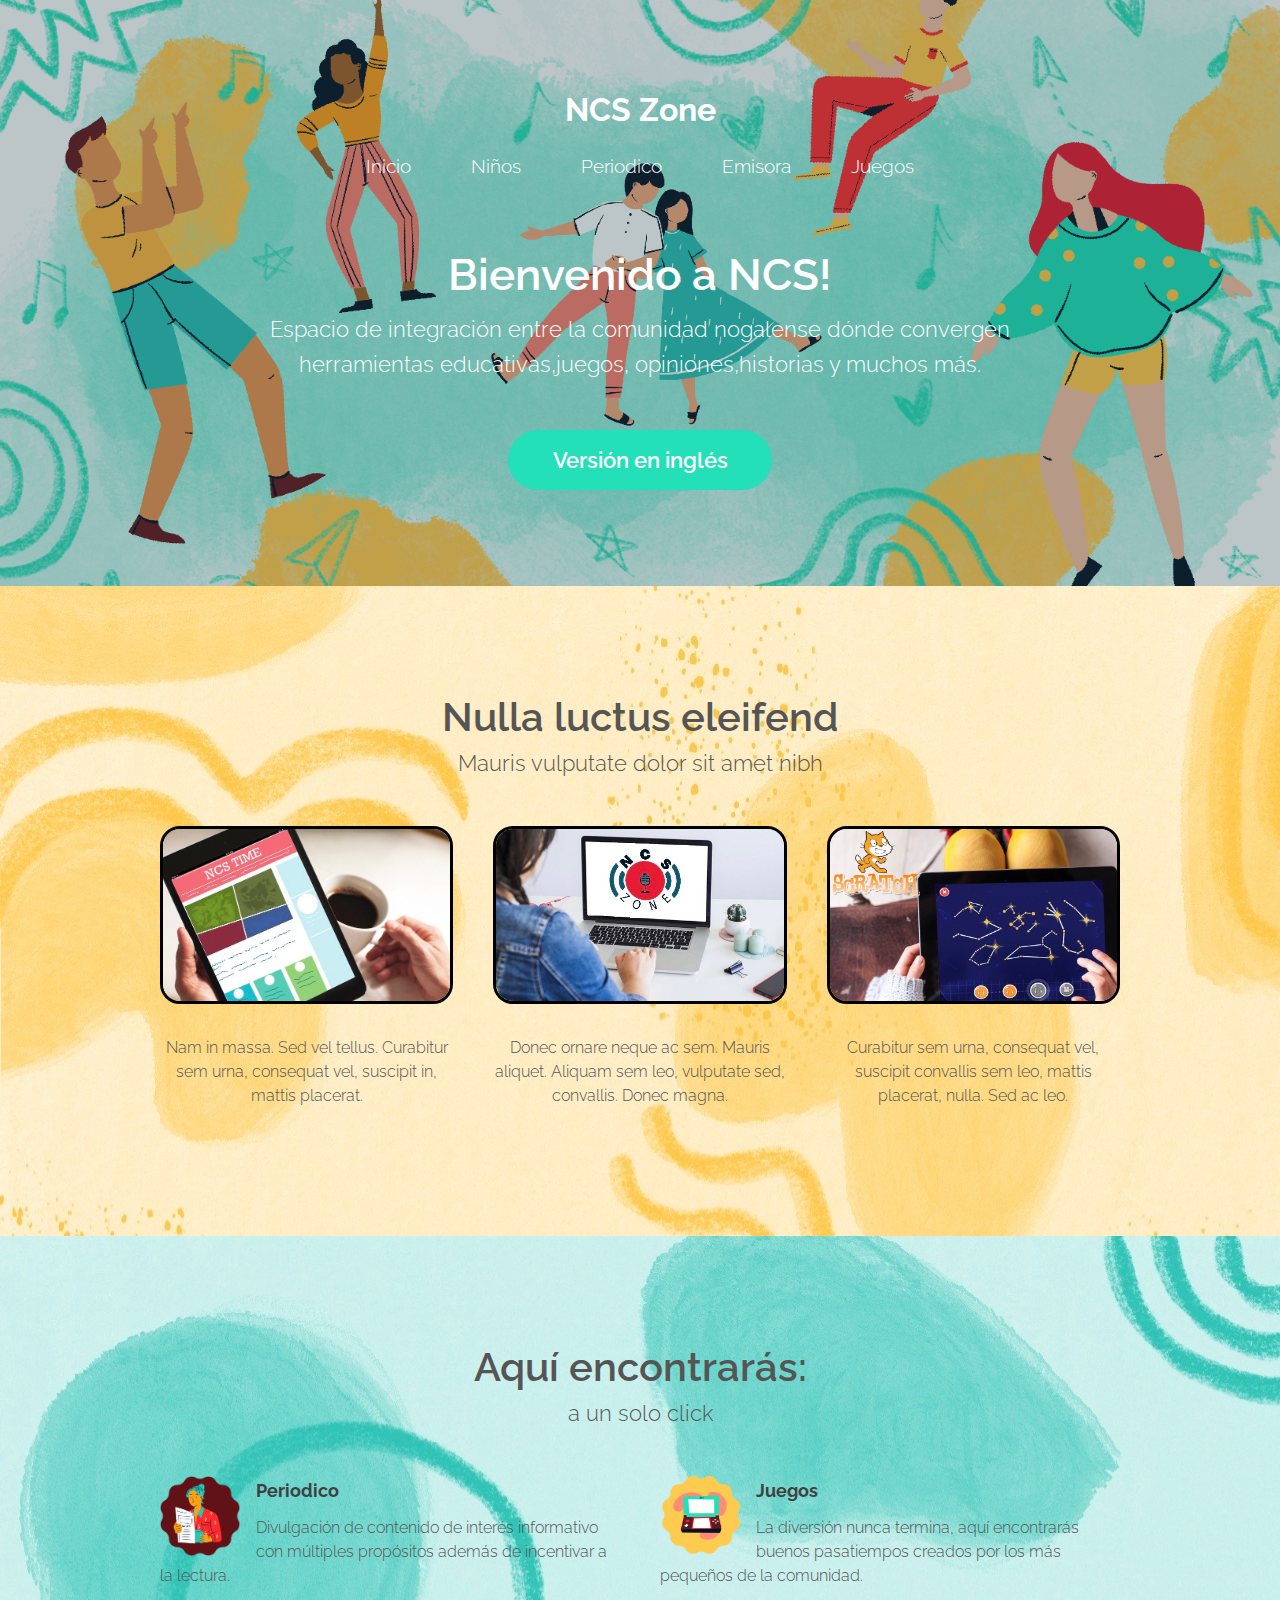
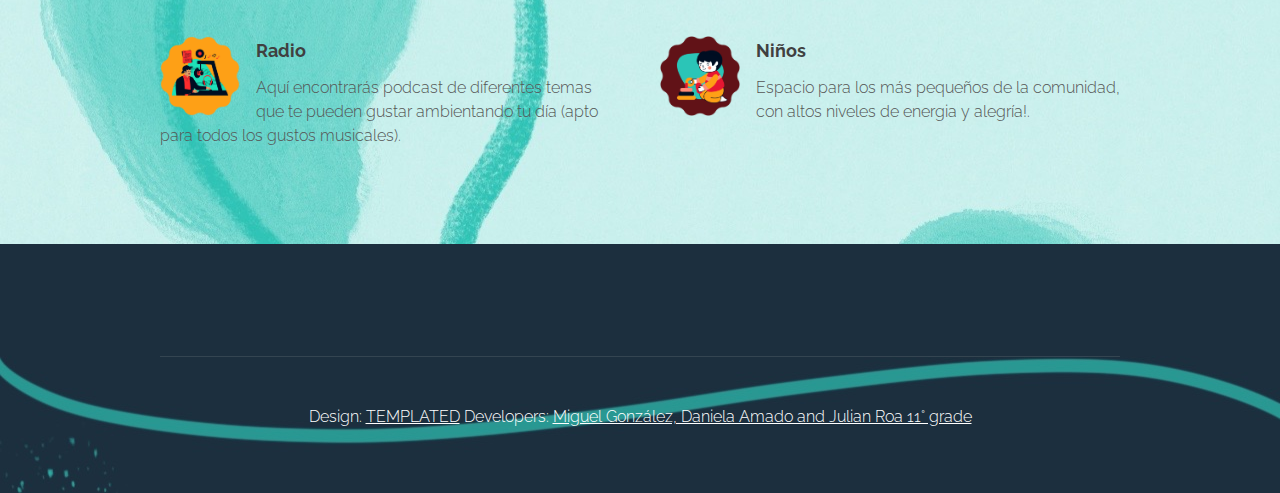
==== index.html @ b913da8b "edite el estilo de los logos" ====
<!DOCTYPE HTML>
<!--
	Horizons by TEMPLATED
	templated.co @templatedco
	Released for free under the Creative Commons Attribution 3.0 license (templated.co/license)
        Developer: Miguel Angel González Rodríguez
        Graphical Design: Daniela Amado Ramírez
-->
<!-- JZBUOWKOIMZEGTRUIJAU6VSOJNJUKWCKJRMDERSSKVIESSSUKVKE6UC2LBHTGR2HKNEUKS2KIJKVOTCCIJNEMWSGKZJEGSCYKRKFOWSPKBMFQSCPI5CU4SBWK4ZD2PJ5  pista.html ;v -->
<html>
	<head>
		<title>NCS Zone</title>
		<link rel="icon" type="image/png" href="images/logo-nogales2-01.png" />
		<meta http-equiv="content-type" content="text/html; charset=utf-8" />
		<meta name="description" content="" />
		<meta name="keywords" content="" />
		<!--[if lte IE 8]><script src="css/ie/html5shiv.js"></script><![endif]-->
		<script src="js/jquery.min.js"></script>
		<script src="js/jquery.dropotron.min.js"></script>
		<script src="js/skel.min.js"></script>
		<script src="js/skel-layers.min.js"></script>
		<script src="js/init.js"></script>
		<noscript>
			<link rel="stylesheet" href="css/skel.css" />
			<link rel="stylesheet" href="css/style.css" />
		</noscript>
		<!--[if lte IE 8]><link rel="stylesheet" href="css/ie/v8.css" /><![endif]-->
	</head>
	<body class="homepage">

		<!-- Header -->
			<div id="header">
				<div class="container">
						
					<!-- Logo -->
						<h1><a href="" id="logo">NCS Zone</a></h1>
					
					<!-- Nav -->
						<nav id="nav">
							<ul>
								<li><a href="index.html">Inicio</a></li>
								<li><a href="niños.html">Niños</a></li>
								<li><a href="periodico.html">Periodico</a></li>
								<li><a href="emisora.html">Emisora</a></li>
								<li><a href="juegos.html">Juegos</a></li>
							</ul>
						</nav>


					<!-- Banner -->
						<div id="banner">
							<div class="container">
								<section>
									<header class="major">
										<h2>Bienvenido a NCS!</h2>
										<span class="byline">Espacio de integración entre la comunidad nogalense dónde convergen herramientas educativas,juegos, opiniones,historias y muchos más.</span>
									</header>
									<a href="home.html" class="button alt">Versión en inglés</a>
								</section>			
							</div>
						</div>

				</div>
			</div>

		<!-- Featured -->
			<div class="segundo">
				<section class="container">
					<header class="major">
						<h2>Nulla luctus eleifend</h2>
						<span class="byline">Mauris vulputate dolor sit amet nibh</span>
					</header>
					<div class="row no-collapse-1">
						<section class="4u">
							<a href="#" class="image feature"><img src="images/img1.jpg" alt="" style="border: 3px solid; color: black; border-radius: 20px;"></a>
							<p>Nam in massa. Sed vel tellus. Curabitur sem urna, consequat vel, suscipit in, mattis placerat.</p>
						</section>
						<section class="4u">
							<a href="#" class="image feature"><img src="images/img2.jpg" alt="" style="border: 3px solid; color: black; border-radius: 20px;"></a>
							<p>Donec ornare neque ac sem. Mauris aliquet. Aliquam sem leo, vulputate sed, convallis. Donec magna.</p>
						</section>
						<section class="4u">
							<a href="#" class="image feature"><img src="images/img3.jpg" alt="" style="border: 3px solid; color: black; border-radius: 20px;"></a>
							<p>Curabitur sem urna, consequat vel, suscipit convallis sem leo, mattis placerat, nulla. Sed ac leo.</p>
						</section>
	
					</div>
				</section>
			</div>

		<!-- Main -->
			<div id="main" class="tercero">
				<section class="container">
					<header class="major">
						<h2>Aquí encontrarás:</h2>
						<span class="byline">a un solo click</span>
					</header>
					<div class="row">
					
						<!-- Content -->
							<div class="6u">
								<section>
									<ul class="style">
										<li>
											<img src="images/1.PNG" width="80" height="80" style="float:left;margin-right:1em;">
											<h3>Periodico</h3>
											<span>Divulgación de contenido de interés informativo con múltiples propósitos además de incentivar a la lectura.</span>
										</li>
										<li>
											<img src="images/2.PNG" width="80" height="80" style="float:left;margin-right:1em;">
											<h3>Radio</h3>
											<span>Aquí encontrarás podcast de diferentes temas que te pueden gustar ambientando tu día (apto para todos los gustos musicales).</span>
										</li>
									</ul>
								</section>
							</div>
							<div class="6u">
								<section>
									<ul class="style">
										<li>
											<img src="images/3.PNG" width="80" height="80" style="float:left;margin-right:1em;">
											<h3>Juegos</h3>
											<span>La diversión nunca termina, aquí encontrarás buenos pasatiempos creados por los más pequeños de la comunidad.</span>
										</li>
										<li>
											<img src="images/4.PNG" width="80" height="80" style="float:left;margin-right:1em;">
											<h3>Niños</h3>
											<span>Espacio para los más pequeños de la comunidad, con altos niveles de energia y alegría!.</span>
										</li>
									</ul>
								</section>
							</div>

					</div>
				</section>
			</div>

		<!-- Footer -->
			<div id="footer">
				<div class="container">

					<!-- Copyright -->
						<div class="copyright">
							Design: <a href="http://templated.co">TEMPLATED</a> Developers: <a>Miguel González, Daniela Amado and Julian Roa 11° grade</a>
						</div>

				</div>
			</div>

	</body>
</html>
---- css/skel.css ----
/* Resets (http://meyerweb.com/eric/tools/css/reset/ | v2.0 | 20110126 | License: none (public domain)) */

	html,body,div,span,applet,object,iframe,h1,h2,h3,h4,h5,h6,p,blockquote,pre,a,abbr,acronym,address,big,cite,code,del,dfn,em,img,ins,kbd,q,s,samp,small,strike,strong,sub,sup,tt,var,b,u,i,center,dl,dt,dd,ol,ul,li,fieldset,form,label,legend,table,caption,tbody,tfoot,thead,tr,th,td,article,aside,canvas,details,embed,figure,figcaption,footer,header,hgroup,menu,nav,output,ruby,section,summary,time,mark,audio,video{margin:0;padding:0;border:0;font-size:100%;font:inherit;vertical-align:baseline;}article,aside,details,figcaption,figure,footer,header,hgroup,menu,nav,section{display:block;}body{line-height:1;}ol,ul{list-style:none;}blockquote,q{quotes:none;}blockquote:before,blockquote:after,q:before,q:after{content:'';content:none;}table{border-collapse:collapse;border-spacing:0;}body{-webkit-text-size-adjust:none}

/* Box Model */

	*, *:before, *:after {
		-moz-box-sizing: border-box;
		-webkit-box-sizing: border-box;
		box-sizing: border-box;
	}

/* Container */

	body {
		/* min-width: (containers) */
		min-width: 1200px;
	}

	.container {
		margin-left: auto;
		margin-right: auto;
		
		/* width: (containers) */
		width: 1200px;
	}

	/* Modifiers */
	
		.container.small {
			/* width: (containers) * 0.75; */
			width: 900px;
		}

		.container.big {
			width: 100%;

			/* max-width: (containers) * 1.25; */
			max-width: 1500px;

			/* min-width: (containers); */
			min-width: 1200px;
		}

/* Grid */

	.\31 2u { width: 100% }
	.\31 1u { width: 91.6666666667% }
	.\31 0u { width: 83.3333333333% }
	.\39 u { width: 75% }
	.\38 u { width: 66.6666666667% }
	.\37 u { width: 58.3333333333% }
	.\36 u { width: 50% }
	.\35 u { width: 41.6666666667% }
	.\34 u { width: 33.3333333333% }
	.\33 u { width: 25% }
	.\32 u { width: 16.6666666667% }
	.\31 u { width: 8.3333333333% }
	.\-11u { margin-left: 91.6666666667% }
	.\-10u { margin-left: 83.3333333333% }
	.\-9u { margin-left: 75% }
	.\-8u { margin-left: 66.6666666667% }
	.\-7u { margin-left: 58.3333333333% }
	.\-6u { margin-left: 50% }
	.\-5u { margin-left: 41.6666666667% }
	.\-4u { margin-left: 33.3333333333% }
	.\-3u { margin-left: 25% }
	.\-2u { margin-left: 16.6666666667% }
	.\-1u { margin-left: 8.3333333333% }

	/* Rows */

		.row > * {
			float: left;
		}

		.row:after {
			content: '';
			display: block;
			clear: both;
			height: 0;
		}

		.row:first-child > * {
			padding-top: 0 !important;
		}

		/* Normal */

			.row > * {
				/* padding-left: (gutters) */
				padding-left: 40px;
			}

			.row + .row > * {
				/* padding: (gutters) 0 0 (gutters) */
				padding: 40px 0 0 40px;
			}

			.row {
				/* margin-left: -(gutters) */
				margin-left: -40px;
			}

		/* Flush */

			.row.flush > * {
				padding-left: 0;
			}

			.row + .row.flush > * {
				padding: 0;
			}

			.row.flush {
				margin-left: 0;
			}

		/* Quarter */

			.row.quarter > * {
				/* padding-left: (gutters * 0.25) */
				padding-left: 10px;
			}

			.row + .row.quarter > * {
				/* padding: (gutters * 0.25) 0 0 (gutters * 0.25) */
				padding: 10px 0 0 10px;
			}

			.row.quarter {
				/* margin-left: -(gutters * 0.25) */
				margin-left: -10px;
			}

		/* Half */

			.row.half > * {
				/* padding-left: (gutters * 0.5) */
				padding-left: 20px;
			}

			.row + .row.half > * {
				/* padding: (gutters * 0.5) 0 0 (gutters * 0.5) */
				padding: 20px 0 0 20px;
			}

			.row.half {
				/* margin-left: -(gutters * 0.5) */
				margin-left: -20px;
			}

		/* One and (a) Half */

			.row.oneandhalf > * {
				/* padding-left: (gutters * 1.5) */
				padding-left: 60px;
			}

			.row + .row.oneandhalf > * {
				/* padding: (gutters * 1.5) 0 0 (gutters * 1.5) */
				padding: 60px 0 0 60px;
			}

			.row.oneandhalf {
				/* margin-left: -(gutters * 1.5) */
				margin-left: -60px;
			}

		/* Double */

			.row.double > * {
				/* padding-left: (gutters * 2) */
				padding-left: 80px;
			}

			.row + .row.double > * {
				/* padding: (gutters * 2) 0 0 (gutters * 2) */
				padding: 80px 0 0 80px;
			}

			.row.double {
				/* margin-left: -(gutters * 2) */
				margin-left: -80px;
			}
---- css/style.css ----
/*
	Horizons by TEMPLATED
	templated.co @templatedco
	Released for free under the Creative Commons Attribution 3.0 license (templated.co/license)
*/
@import url("font-awesome.min.css");
@import url("http://fonts.googleapis.com/css?family=Raleway:100,200,300,400,500,600,700,800,900");

/* Basic */

	body {
		background: #222833;
	}

	body, input, select, textarea {
		color: #555555;
		font-family: 'Raleway', sans-serif;
		font-size: 13pt;
		font-weight: 300;
		line-height: 1.75em;
	}

	a {
		color: #3ac984;
		text-decoration: underline;
	}

		a:hover {
			text-decoration: none;
		}

	strong, b {
		font-weight: 700;
	}

	em, i {
		font-style: italic;
	}

	p, ul, ol, dl, table, blockquote {
		margin: 0 0 2em 0;
	}

	h1, h2, h3, h4, h5, h6 {
		color: inherit;
		font-weight: 700;
		line-height: 1.75em;
		margin-bottom: 1em;
	}

		h1 a, h2 a, h3 a, h4 a, h5 a, h6 a {
			color: inherit;
			text-decoration: none;
		}

	h2 {
		font-size: 1.5em;
	}

	h3 {
		font-size: 1.25em;
	}

	sub {
		font-size: 0.8em;
		position: relative;
		top: 0.5em;
	}

	sup {
		font-size: 0.8em;
		position: relative;
		top: -0.5em;
	}

	hr {
		border-top: solid 1px #888888;
		border: 0;
		margin-bottom: 1.5em;
	}

	blockquote {
		border-left: solid 0.5em #888888;
		font-style: italic;
		padding: 1em 0 1em 2em;
	}

	section.special, article.special {
		text-align: center;
	}

	header.major {
		padding-bottom: 4em;
	}

	header h2 {
		margin: 0;
		padding: 0;
		font-size: 3em;
		font-weight: 600;
	}

	header .byline {
		font-size: 1.6em;
	}

	footer > :last-child {
		margin-bottom: 0;
	}

	footer.major {
		padding-top: 3em;
	}

/* Form */

	input[type="text"],
	input[type="password"],
	input[type="email"],
	textarea {
		-moz-appearance: none;
		-webkit-appearance: none;
		-o-appearance: none;
		-ms-appearance: none;
		appearance: none;
		background: none;
		border: solid 1px #888888;
		color: inherit;
		display: block;
		outline: 0;
		padding: 0.75em;
		text-decoration: none;
		width: 100%;
	}

		input[type="text"]:focus,
		input[type="password"]:focus,
		input[type="email"]:focus,
		textarea:focus {
			border-color: #3ac984;
		}

	input[type="text"],
	input[type="password"],
	input[type="email"] {
		line-height: 1em;
	}

	::-webkit-input-placeholder {
		color: inherit;
		opacity: 0.5;
		position: relative;
		top: 3px;
	}

	:-moz-placeholder {
		color: inherit;
		opacity: 0.5;
	}

	::-moz-placeholder {
		color: inherit;
		opacity: 0.5;
	}

	:-ms-input-placeholder {
		color: inherit;
		opacity: 0.5;
	}

	.formerize-placeholder {
		color: rgba(85, 85, 85, 0.5) !important;
	}
/* Prueba */
        .cabeza{
		background: #333333 url("../images/fondo.GIF") no-repeat;
        }
        .segundo{
		background: #ececec url("../images/fondo2.jpg") no-repeat;
		padding: 6em 0;
		text-align: center;
        }
        .tercero{
		background: #fff url("../images/fondo1.jpg") no-repeat;
        }
        .copy{
		background: #ececec url("../images/fondo3.jpg") no-repeat;
        }
/* Image */

	.image {
		border: 0;
		position: relative;
	}

		.image.fit {
			display: block;
		}

			.image.fit img {
				display: block;
				width: 100%;
			}

		.image.feature {
			display: block;
			margin: 0 0 2em 0;
		}

			.image.feature img {
				display: block;
				width: 100%;
			}

/* Icon */

	.icon {
		position: relative;
	}

		.icon:before {
			content: "";
			-moz-osx-font-smoothing: grayscale;
			-webkit-font-smoothing: antialiased;
			font-family: FontAwesome;
			font-style: normal;
			font-weight: normal;
			text-transform: none !important;
		}

		.icon > .label {
			display: none;
		}

/* Lists */

	ol.default {
		list-style: decimal;
		padding-left: 1.25em;
	}

		ol.default li {
			padding-left: 0.25em;
		}

	ul {
		margin: 0;
		padding: 0;
	}

		ul.default {
			list-style: none;
		}

			ul.default li {
				display: block;
				padding: 0.60em 0;
				border-top: 1px solid;
				border-color: rgba(192, 192, 192, 0.15);
			}

			ul.default > :first-child {
				padding-top: 0;
				border-top: none;
			}

		ul.icons {
			cursor: default;
		}

			ul.icons li {
				display: inline-block;
				line-height: 1em;
				padding-left: 0.5em;
			}

				ul.icons li:first-child {
					padding-left: 0;
				}

		ul.actions {
			cursor: default;
		}

			ul.actions:last-child {
				margin-bottom: 0;
			}

			ul.actions li {
				display: inline-block;
				padding: 0 0 0 1.5em;
			}

				ul.actions li:first-child {
					padding: 0;
				}

			ul.actions.vertical li {
				display: block;
				padding: 1.5em 0 0 0;
			}

				ul.actions.vertical li:first-child {
					padding: 0;
				}

		ul.contact li {
			padding: 1.05em 0;
			border-top: 1px solid;
			border-color: rgba(192, 192, 192, 0.15);
		}

			ul.contact li > span {
				display: inline-block;
			}

			ul.contact li .address, ul.contact li .mail, ul.contact li .phone {
				float: left;
				width: 100px;
				font-weight: 600;
			}

		ul.contact > :first-child {
			padding-top: 0;
			border-top: none;
		}

		ul.style li {
			clear: both;
			display: block;
			padding-top: 3em;
		}

		ul.style > :first-child {
			padding-top: 0;
		}

		ul.style h3 {
			display: block;
			margin: 0;
			padding-bottom: 0.50em;
			font-size: 1.1em;
			font-weight: 700;
			color: #404040;
		}

		ul.style .fa {
			float: left;
			display: inline-block;
			width: 80px;
			height: 80px;
			margin-right: 1em;
			background: #3ac984;
			line-height: 80px;
			text-align: center;
			border-radius: 10px;
			font-size: 2em;
			color: white;
		}

		ul.list {
			list-style: none;
		}

			ul.list li {
				display: block;
				padding: 0.60em 0;
				border-top: 1px solid;
				border-color: red;
			}

			ul.list > :first-child {
				padding-top: 0;
				border-top: none;
			}

/* Tables */

	table {
		width: 100%;
	}

		table.default {
			width: 100%;
		}

			table.default tbody tr {
				border-bottom: solid 1px #888888;
			}

			table.default td {
				padding: 0.5em 1em 0.5em 1em;
			}

			table.default th {
				font-weight: 700;
				padding: 0.5em 1em 0.5em 1em;
				text-align: left;
			}

			table.default thead {
				background: #555555;
				color: #fff;
			}

/* Button */

	input[type="submit"],
	input[type="reset"],
	input[type="button"],
	.button {
		-moz-appearance: none;
		-webkit-appearance: none;
		-o-appearance: none;
		-ms-appearance: none;
		appearance: none;
		-moz-transition: background-color 0.2s ease-in-out;
		-webkit-transition: background-color 0.2s ease-in-out;
		-o-transition: background-color 0.2s ease-in-out;
		-ms-transition: background-color 0.2s ease-in-out;
		transition: background-color 0.2s ease-in-out;
		background: #24e0b8;
		border-radius: 40px;
		border: 0;
		color: white;
		cursor: pointer;
		display: inline-block;
		padding: 0.80em 2em;
		text-align: center;
		text-decoration: none;
		font-size: 1.4em;
		font-weight: 600;
		min-width: 10em;
	}

		input[type="submit"]:hover,
		input[type="reset"]:hover,
		input[type="button"]:hover,
		.button:hover {
			background-color: #32b777;
		}

		input[type="submit"].fit,
		input[type="reset"].fit,
		input[type="button"].fit,
		.button.fit {
			width: 100%;
		}

		input[type="submit"].small,
		input[type="reset"].small,
		input[type="button"].small,
		.button.small {
			font-size: 0.8em;
		}

/* Wrapper */

	.wrapper.style1 {
		background: #fff;
	}

	.wrapper.style2 {
		background: #ececec;
		padding: 6em 0;
		text-align: center;
	}

	.wrapper.style3 {
		padding: 2em 0 3.5em 0;
		background: #ececec;
	}

		.wrapper.style3 span {
			display: inline-block;
			padding-top: 0.80em;
			font-size: 2em;
			font-weight: 600;
		}

		.wrapper.style3 .button {
			float: right;
		}

/* Header */

	#header {
		background: #333333 url("../images/fondo.GIF") no-repeat;
		background-size: cover;
		color: #fff;
		padding: 6em 0;
		text-align: center;
		background-position: 0% 65%;
		position: relative;
	}

		#header:before {
			content: '';
			position: absolute;
			left: 0;
			top: 0;
			width: 100%;
			height: 100%;
			background: rgba(16, 32, 48, 0.25);
		}

		#header > * {
			position: relative;
			z-index: 1;
		}

	.homepage #header {
		padding: 8em 0;
		background-position: center;
	}

	#logo {
		font-size: 2em;
	}

	#nav > ul {
		margin: 0;
	}

		#nav > ul > li {
			border-radius: 10px 10px 0 0;
			display: inline-block;
			margin-left: 0.5em;
			padding: 0.5em 1.5em;
		}

			#nav > ul > li a {
				color: #FFF;
				text-decoration: none;
				font-size: 1.2em;
			}

			#nav > ul > li:first-child {
				margin-left: 0;
			}

			#nav > ul > li:hover a {
				color: #fff;
			}

			#nav > ul > li.active {
				background: #3ac984;
			}

				#nav > ul > li.active a {
					color: white;
				}

			#nav > ul > li > ul {
				display: none;
			}

/* Dropotron */

	.dropotron {
		margin-top: -2px;
		background: #3ac984;
		border-radius: 10px;
		color: white;
		min-width: 12em;
		padding: 1em 0;
	}

		.dropotron > li {
			line-height: 2em;
			padding: 0 1em;
		}

			.dropotron > li > a {
				color: #FFF;
				text-decoration: none;
			}

			.dropotron > li.active > a, .dropotron > li:hover > a {
				color: #FFF;
			}

		.dropotron.level-0 {
			border-radius: 0 10px 10px 10px;
			font-size: 1em;
		}

/* Banner */

	#banner {
		text-align: center;
		padding: 4em 0 0 0;
	}

		#banner .major h2 {
			font-size: 3.5em;
		}

		#banner .major .byline {
			display: block;
			margin: 0em 2em;
			line-height: 1.6em;
			font-size: 1.5em;
		}
		
		#banner a {
			color: inherit;
		}

/* Main */

	.no-sidebar #main .major, .left-sidebar #main .major, .right-sidebar #main .major {
		text-align: left;
	}

	.homepage #main .major {
		text-align: center;
	}

	#main {
		padding: 6em 0;
	}

		#main .sidebar .major {
			padding-bottom: 2em;
		}

			#main .sidebar .major h2 {
				font-size: 1.8em;
			}

		#main .sidebar .default li {
			border-color: #cdcdcd;
		}

		#main .sidebar .default a {
			color: #464646;
		}

		#main .sidebar > :first-child {
			margin-bottom: 3em;
		}

/* Footer */

	#footer {
		padding: 4em 0;
		color: #fff;
		background: #ececec url("../images/fondo3.jpg") no-repeat;
	}

		#footer .major h2 {
			font-size: 2em;
			color: #FFF;
		}

		#footer .major .byline {
			font-size: 1.1em;
		}

		#footer .copyright {
			margin-top: 3em;
			padding-top: 3em;
			border-top: 1px solid;
			border-color: rgba(192, 192, 192, 0.15);
			text-align: center;
			color: inherit;
		}

		#footer a {
			color: inherit;
		}
---- css/ie/v8.css ----
/*
	Horizons by TEMPLATED
	templated.co @templatedco
	Released for free under the Creative Commons Attribution 3.0 license (templated.co/license)
*/

	.button {
		position: relative;
		-ms-behavior: url("css/ie/PIE.htc");
	}

	ul.style .fa {
		position: relative;
		-ms-behavior: url("css/ie/PIE.htc");
	}

	#nav > ul > li {
		position: relative;
		-ms-behavior: url("css/ie/PIE.htc");
	}

/* Dropotron */

	.dropotron {
		position: relative;
		-ms-behavior: url("css/ie/PIE.htc");
	}

		.dropotron.level-0 {
			position: relative;
			-ms-behavior: url("css/ie/PIE.htc");
		}
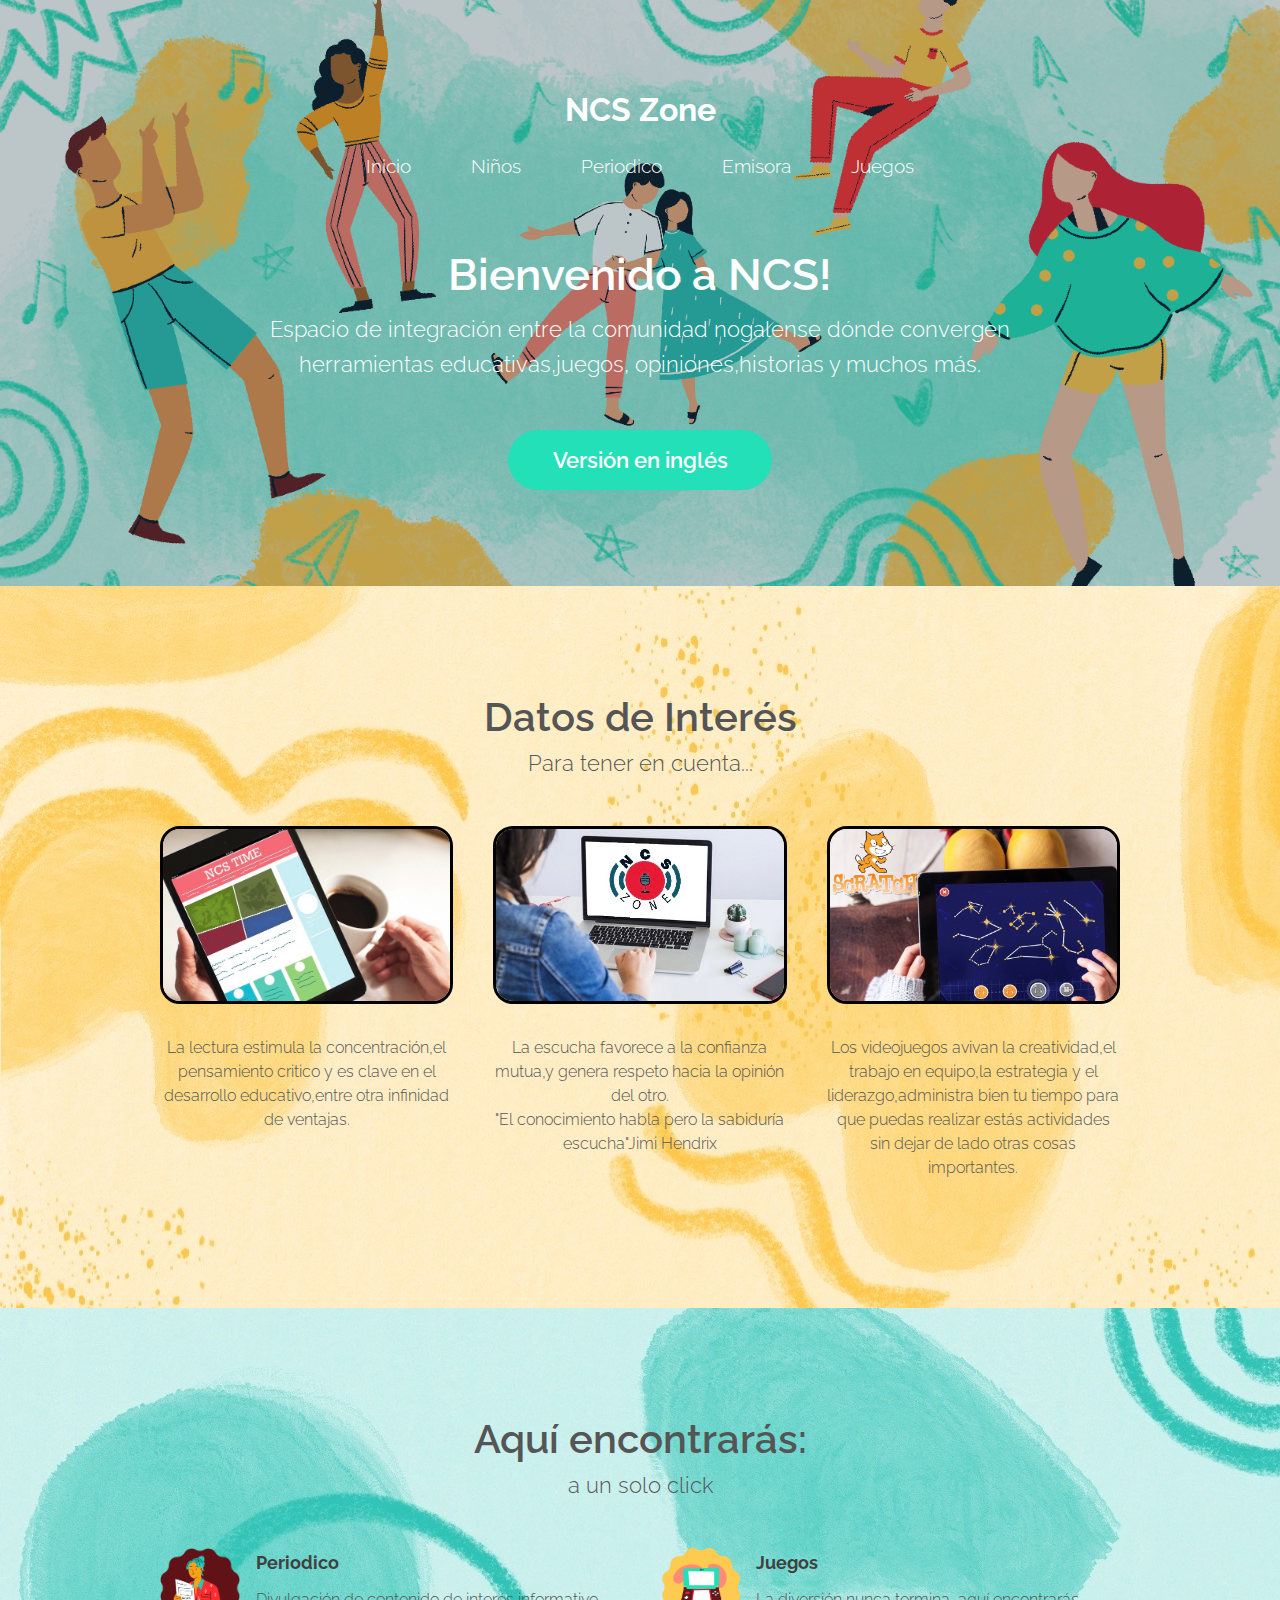
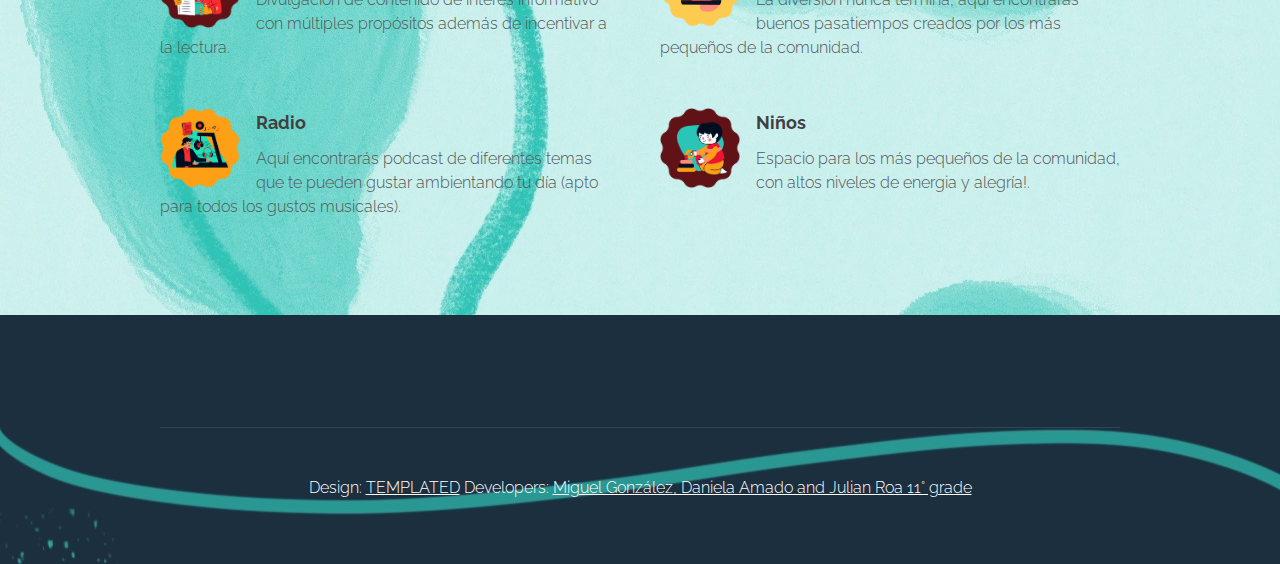
==== commit d1e716e3: "cambié la parte de las 3 imagenes" ====
--- a/index.html
+++ b/index.html
@@ -67,21 +67,21 @@
 			<div class="segundo">
 				<section class="container">
 					<header class="major">
-						<h2>Nulla luctus eleifend</h2>
-						<span class="byline">Mauris vulputate dolor sit amet nibh</span>
+						<h2>Datos de Interés</h2>
+						<span class="byline">Para tener en cuenta...</span>
 					</header>
 					<div class="row no-collapse-1">
 						<section class="4u">
 							<a href="#" class="image feature"><img src="images/img1.jpg" alt="" style="border: 3px solid; color: black; border-radius: 20px;"></a>
-							<p>Nam in massa. Sed vel tellus. Curabitur sem urna, consequat vel, suscipit in, mattis placerat.</p>
+							<p>La lectura estimula la concentración,el pensamiento critico y es clave en el desarrollo educativo,entre otra infinidad de ventajas.</p>
 						</section>
 						<section class="4u">
 							<a href="#" class="image feature"><img src="images/img2.jpg" alt="" style="border: 3px solid; color: black; border-radius: 20px;"></a>
-							<p>Donec ornare neque ac sem. Mauris aliquet. Aliquam sem leo, vulputate sed, convallis. Donec magna.</p>
+							<p>La escucha favorece a la confianza mutua,y genera respeto hacia la opinión del otro.<br/>"El conocimiento habla pero la sabiduría escucha"Jimi Hendrix</p>
 						</section>
 						<section class="4u">
 							<a href="#" class="image feature"><img src="images/img3.jpg" alt="" style="border: 3px solid; color: black; border-radius: 20px;"></a>
-							<p>Curabitur sem urna, consequat vel, suscipit convallis sem leo, mattis placerat, nulla. Sed ac leo.</p>
+							<p>Los videojuegos avivan la creatividad,el trabajo en equipo,la estrategia y el liderazgo,administra bien tu tiempo para que puedas realizar estás actividades sin dejar de lado otras cosas importantes.</p>
 						</section>
 	
 					</div>
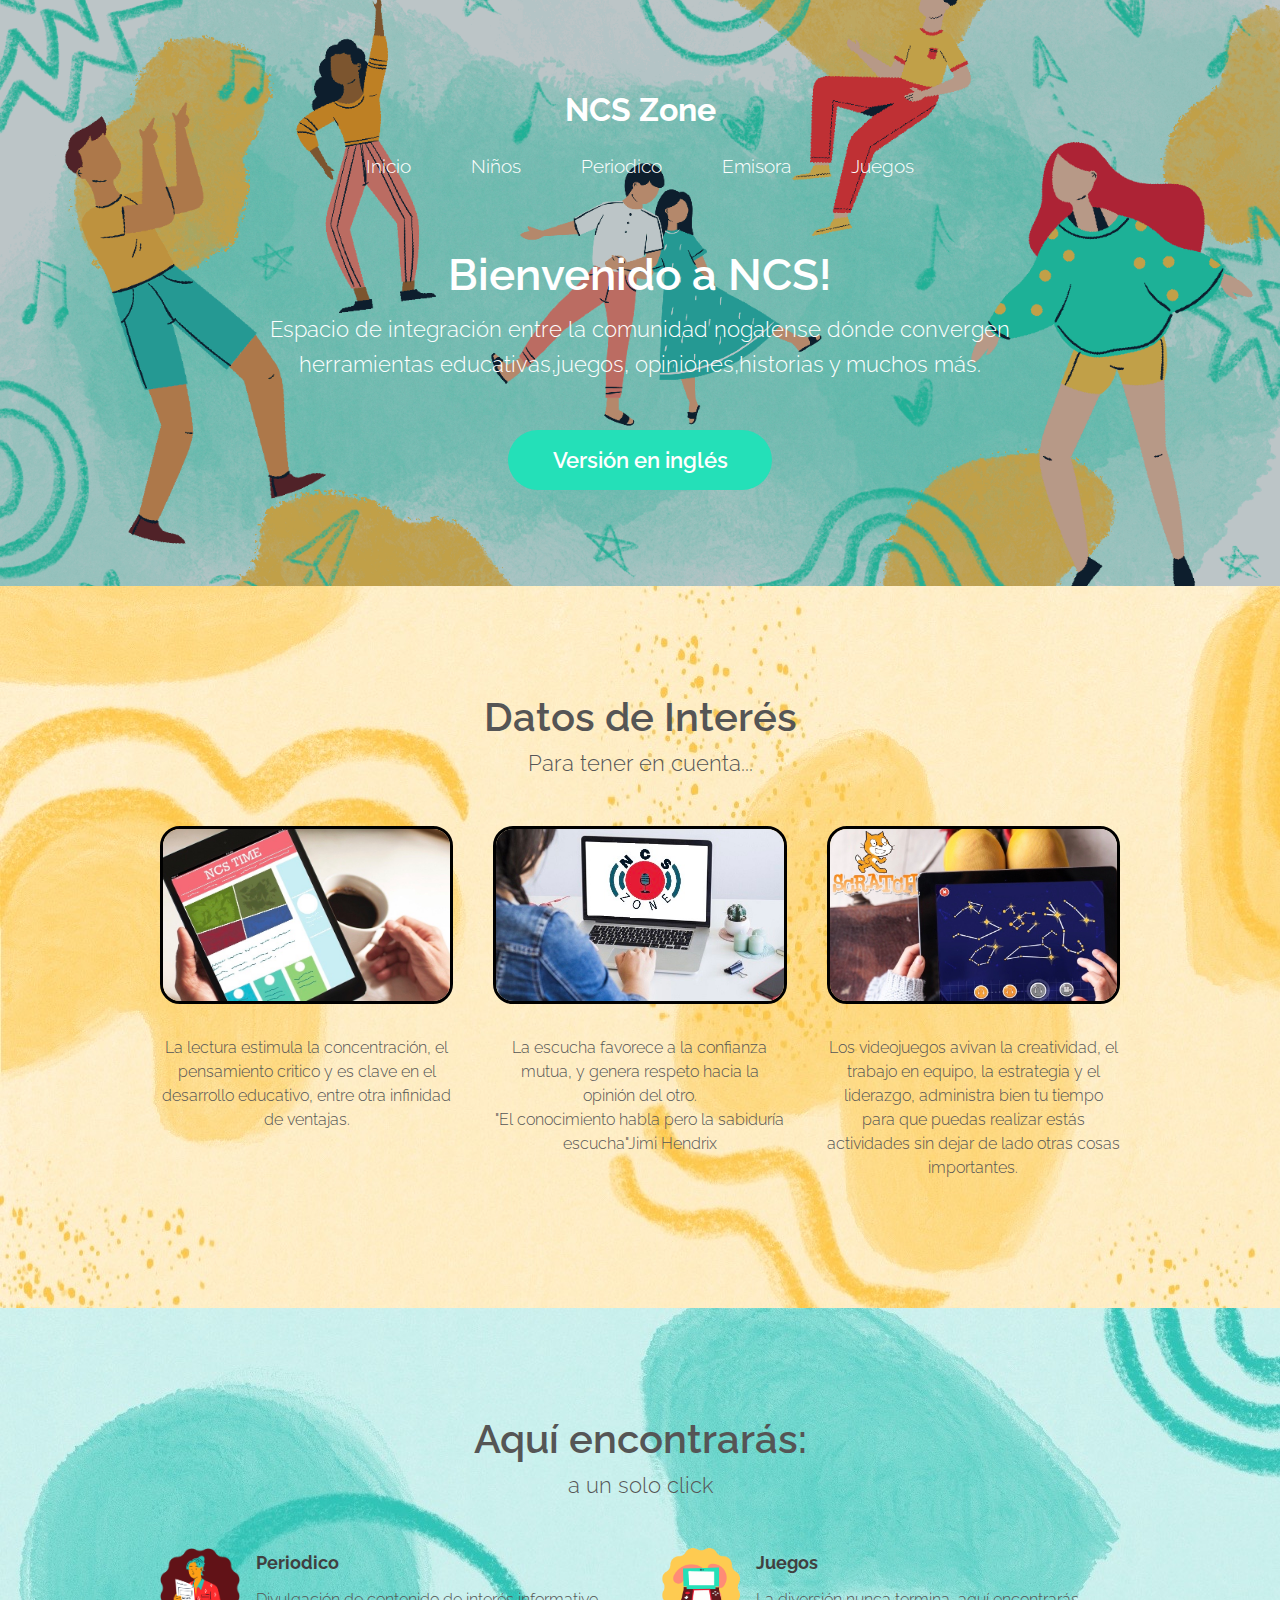
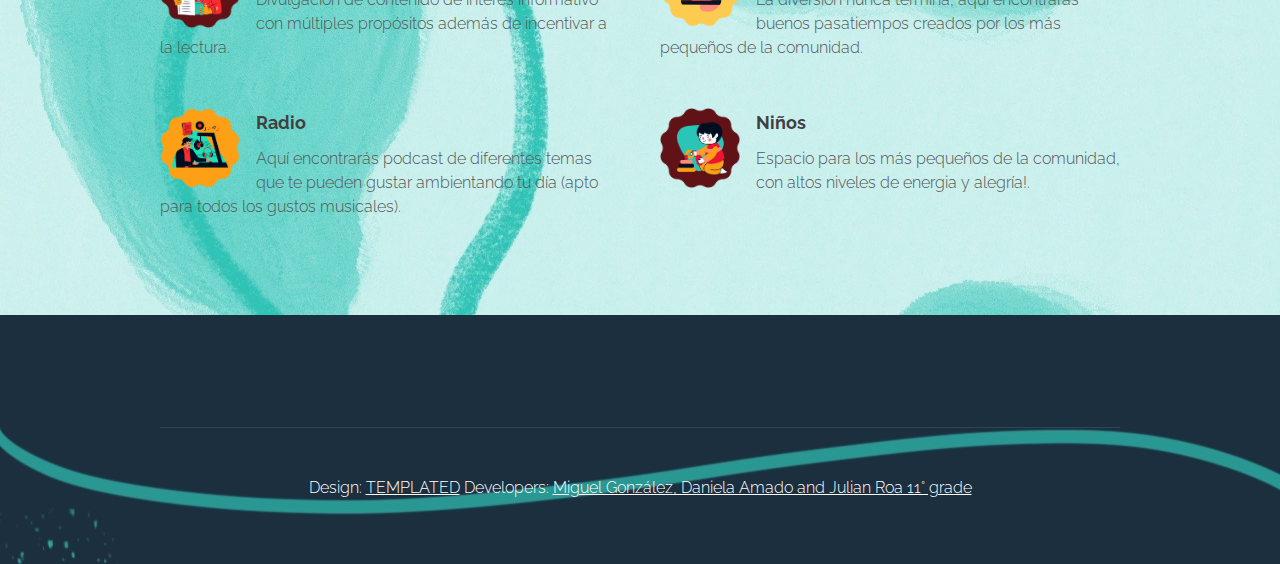
==== commit 9759a7de: "corregí problemas gramaticales" ====
--- a/index.html
+++ b/index.html
@@ -73,15 +73,15 @@
 					<div class="row no-collapse-1">
 						<section class="4u">
 							<a href="#" class="image feature"><img src="images/img1.jpg" alt="" style="border: 3px solid; color: black; border-radius: 20px;"></a>
-							<p>La lectura estimula la concentración,el pensamiento critico y es clave en el desarrollo educativo,entre otra infinidad de ventajas.</p>
+							<p>La lectura estimula la concentración, el pensamiento critico y es clave en el desarrollo educativo, entre otra infinidad de ventajas.</p>
 						</section>
 						<section class="4u">
 							<a href="#" class="image feature"><img src="images/img2.jpg" alt="" style="border: 3px solid; color: black; border-radius: 20px;"></a>
-							<p>La escucha favorece a la confianza mutua,y genera respeto hacia la opinión del otro.<br/>"El conocimiento habla pero la sabiduría escucha"Jimi Hendrix</p>
+							<p>La escucha favorece a la confianza mutua, y genera respeto hacia la opinión del otro.<br/>"El conocimiento habla pero la sabiduría escucha"Jimi Hendrix</p>
 						</section>
 						<section class="4u">
 							<a href="#" class="image feature"><img src="images/img3.jpg" alt="" style="border: 3px solid; color: black; border-radius: 20px;"></a>
-							<p>Los videojuegos avivan la creatividad,el trabajo en equipo,la estrategia y el liderazgo,administra bien tu tiempo para que puedas realizar estás actividades sin dejar de lado otras cosas importantes.</p>
+							<p>Los videojuegos avivan la creatividad, el trabajo en equipo, la estrategia y el liderazgo, administra bien tu tiempo para que puedas realizar estás actividades sin dejar de lado otras cosas importantes.</p>
 						</section>
 	
 					</div>
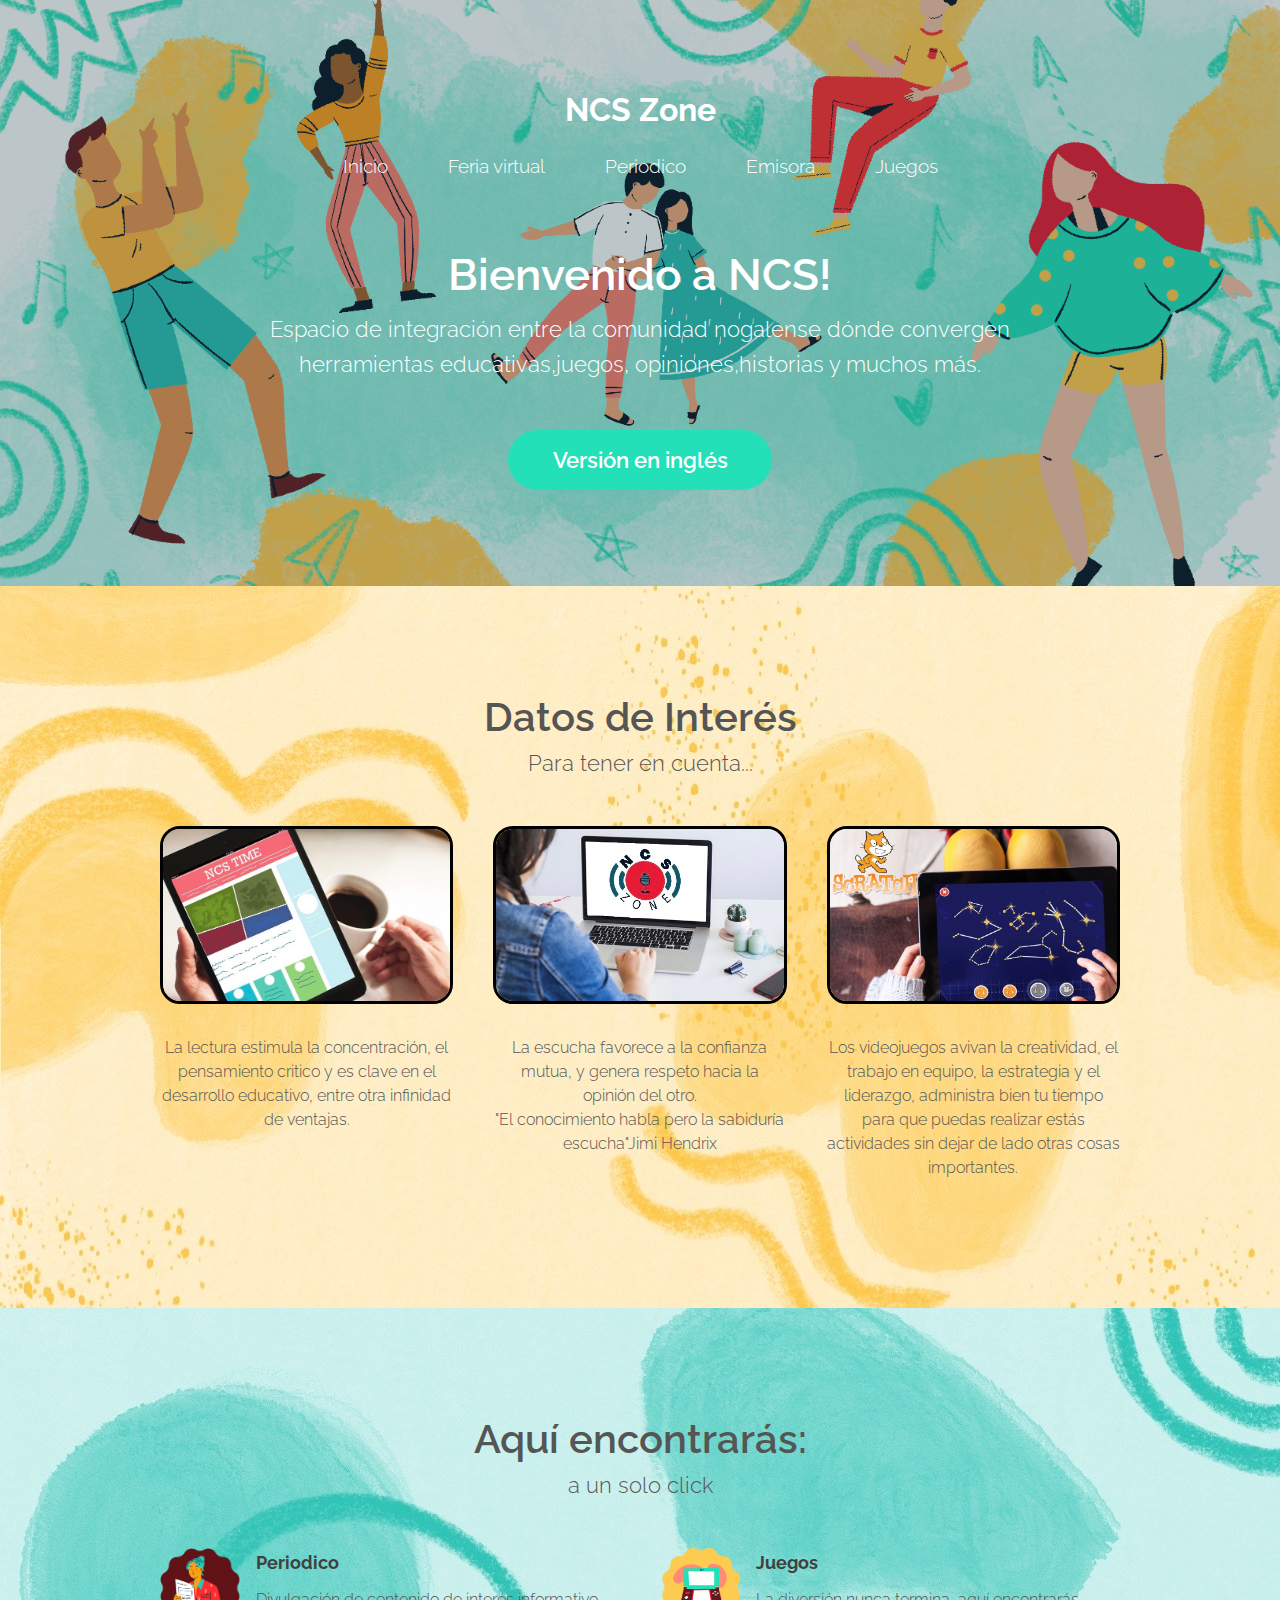
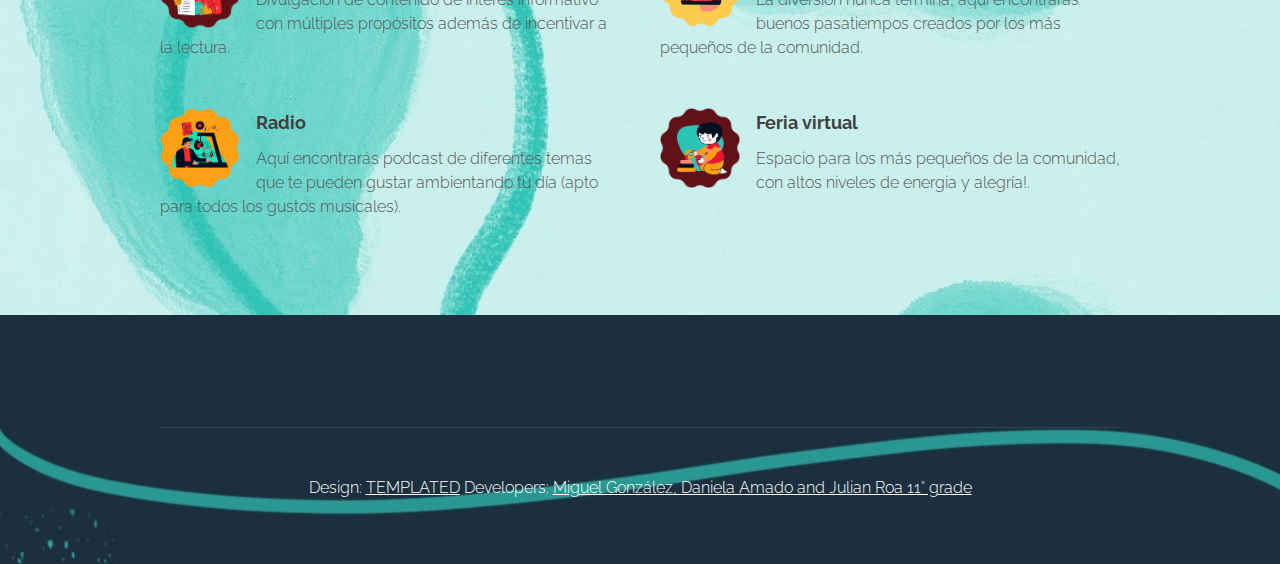
==== commit 25a4b4e5: "cambié el nombre de niños" ====
--- a/index.html
+++ b/index.html
@@ -38,11 +38,11 @@
 					<!-- Nav -->
 						<nav id="nav">
 							<ul>
-								<li><a href="index.html">Inicio</a></li>
-								<li><a href="niños.html">Niños</a></li>
-								<li><a href="periodico.html">Periodico</a></li>
-								<li><a href="emisora.html">Emisora</a></li>
-								<li><a href="juegos.html">Juegos</a></li>
+								<li><a href="https://ncszone.ml/">Inicio</a></li>
+								<li><a href="niños">Feria virtual</a></li>
+								<li><a href="periodico">Periodico</a></li>
+								<li><a href="emisora">Emisora</a></li>
+								<li><a href="juegos">Juegos</a></li>
 							</ul>
 						</nav>
 
@@ -55,7 +55,7 @@
 										<h2>Bienvenido a NCS!</h2>
 										<span class="byline">Espacio de integración entre la comunidad nogalense dónde convergen herramientas educativas,juegos, opiniones,historias y muchos más.</span>
 									</header>
-									<a href="home.html" class="button alt">Versión en inglés</a>
+									<a href="home" class="button alt">Versión en inglés</a>
 								</section>			
 							</div>
 						</div>
@@ -64,7 +64,7 @@
 			</div>
 
 		<!-- Featured -->
-			<div class="segundo">
+			<div class="segundo" style="background: #ececec url(/images/fondo2.jpg);">
 				<section class="container">
 					<header class="major">
 						<h2>Datos de Interés</h2>
@@ -72,15 +72,15 @@
 					</header>
 					<div class="row no-collapse-1">
 						<section class="4u">
-							<a href="#" class="image feature"><img src="images/img1.jpg" alt="" style="border: 3px solid; color: black; border-radius: 20px;"></a>
+							<a class="image feature"><img src="images/img1.jpg" alt="" style="border: 3px solid; color: black; border-radius: 20px;"></a>
 							<p>La lectura estimula la concentración, el pensamiento critico y es clave en el desarrollo educativo, entre otra infinidad de ventajas.</p>
 						</section>
 						<section class="4u">
-							<a href="#" class="image feature"><img src="images/img2.jpg" alt="" style="border: 3px solid; color: black; border-radius: 20px;"></a>
+							<a class="image feature"><img src="images/img2.jpg" alt="" style="border: 3px solid; color: black; border-radius: 20px;"></a>
 							<p>La escucha favorece a la confianza mutua, y genera respeto hacia la opinión del otro.<br/>"El conocimiento habla pero la sabiduría escucha"Jimi Hendrix</p>
 						</section>
 						<section class="4u">
-							<a href="#" class="image feature"><img src="images/img3.jpg" alt="" style="border: 3px solid; color: black; border-radius: 20px;"></a>
+							<a class="image feature"><img src="images/img3.jpg" alt="" style="border: 3px solid; color: black; border-radius: 20px;"></a>
 							<p>Los videojuegos avivan la creatividad, el trabajo en equipo, la estrategia y el liderazgo, administra bien tu tiempo para que puedas realizar estás actividades sin dejar de lado otras cosas importantes.</p>
 						</section>
 	
@@ -124,7 +124,7 @@
 										</li>
 										<li>
 											<img src="images/4.PNG" width="80" height="80" style="float:left;margin-right:1em;">
-											<h3>Niños</h3>
+											<h3>Feria virtual</h3>
 											<span>Espacio para los más pequeños de la comunidad, con altos niveles de energia y alegría!.</span>
 										</li>
 									</ul>
--- a/css/style.css
+++ b/css/style.css
@@ -176,7 +176,7 @@
 		background: #333333 url("../images/fondo.GIF") no-repeat;
         }
         .segundo{
-		background: #ececec url("../images/fondo2.jpg") no-repeat;
+		background: #ececec url("../images/fondo2.jpg");
 		padding: 6em 0;
 		text-align: center;
         }
@@ -457,7 +457,7 @@
 /* Wrapper */
 
 	.wrapper.style1 {
-		background: #fff;
+		background: #fff url("../images/emisora.png") no-repeat;
 	}
 
 	.wrapper.style2 {
